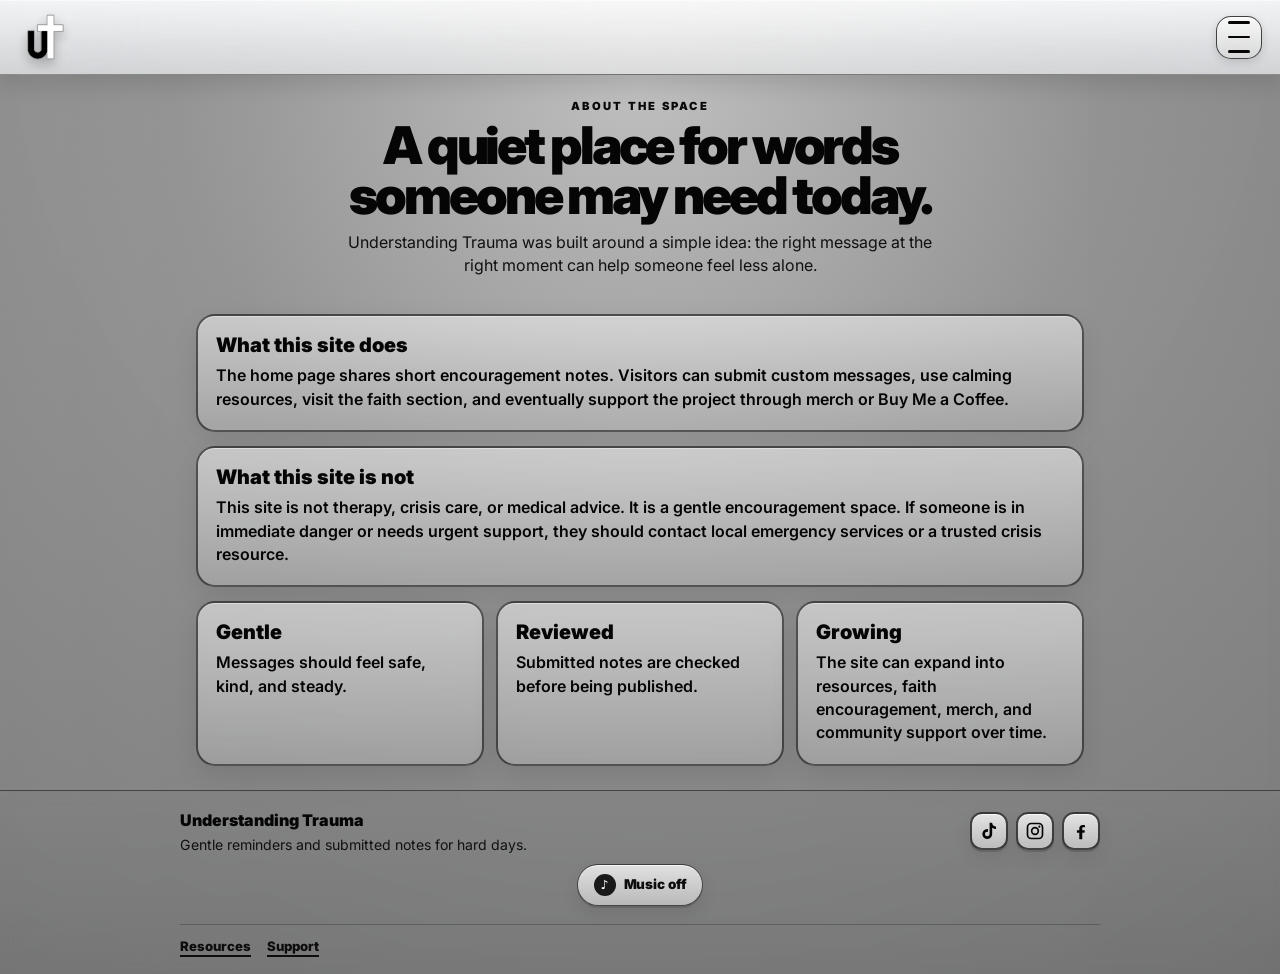
==== about/index.html @ 3c503b97 "Add files via upload" ====
<!doctype html>
<html lang="en">
<head>
<meta charset="utf-8">
<meta name="viewport" content="width=device-width, initial-scale=1, viewport-fit=cover">
<meta name="theme-color" content="#8b8b8b">
<link rel="preconnect" href="https://fonts.googleapis.com">
<link rel="preconnect" href="https://fonts.gstatic.com" crossorigin>
<link href="https://fonts.googleapis.com/css2?family=Inter:wght@400;500;600;700;800;900&family=Kalam:wght@400;700&display=swap" rel="stylesheet">
<link rel="stylesheet" href="/assets/css/styles.css?v=20">
<title>About | Understanding Trauma</title>
<meta name="description" content="Learn more about Understanding Trauma and the purpose behind A Note For You.">

</head>
<body class="interior-body">
<a class="skip-link" href="#main">Skip to main content</a>
<div class="app-shell">
<header class="site-topbar">
<a class="top-logo" href="/" aria-label="Understanding Trauma home">
<img src="/assets/images/ut-logo-transparent.png" alt="Understanding Trauma logo">
</a>
<button class="menu-toggle" id="menuToggle" type="button" aria-label="Open navigation menu" aria-expanded="false" aria-controls="siteMenu">
<span></span><span></span><span></span>
</button>
<nav class="site-menu" id="siteMenu" aria-label="Site navigation">
<div class="menu-card">
<div class="menu-head">
<span>Understanding Trauma</span>
<button class="menu-close" id="menuClose" type="button" aria-label="Close navigation menu">×</button>
</div>
<a href="/">Notes</a>
<a href="/user_messages/">Submit</a>
<a href="/resources/">Resources</a>
<a href="/destress/">Destress</a>
<a href="/faith/">Faith</a>
<a href="/store/">Store</a>
<a href="/support/">Support</a>
<a href="/about/" class="is-active">About</a>
<a href="/admin/">Admin</a>
</div>
</nav>
</header>
<main class="interior-main content-main" id="main">

<section class="page-hero reveal">
<p class="micro-label">About the space</p>
<h1>A quiet place for words someone may need today.</h1>
<p class="hero-lede">Understanding Trauma was built around a simple idea: the right message at the right moment can help someone feel less alone.</p>
</section>
<section class="content-card reveal reveal-delay">
<h2>What this site does</h2>
<p>The home page shares short encouragement notes. Visitors can submit custom messages, use calming resources, visit the faith section, and eventually support the project through merch or Buy Me a Coffee.</p>
</section>
<section class="content-card">
<h2>What this site is not</h2>
<p>This site is not therapy, crisis care, or medical advice. It is a gentle encouragement space. If someone is in immediate danger or needs urgent support, they should contact local emergency services or a trusted crisis resource.</p>
</section>
<section class="content-grid">
<article class="content-card small-card"><h2>Gentle</h2><p>Messages should feel safe, kind, and steady.</p></article>
<article class="content-card small-card"><h2>Reviewed</h2><p>Submitted notes are checked before being published.</p></article>
<article class="content-card small-card"><h2>Growing</h2><p>The site can expand into resources, faith encouragement, merch, and community support over time.</p></article>
</section>

</main>
<footer class="site-footer clean-footer">
<div class="footer-main">
<div>
<p class="footer-brand">Understanding Trauma</p>
<p class="footer-note">Gentle reminders and submitted notes for hard days.</p>
</div>
<div class="footer-socials" aria-label="Social links">
<a href="https://www.tiktok.com/@understandingtrauma?is_from_webapp=1&amp;sender_device=pc" rel="noopener" target="_blank" aria-label="TikTok"><svg viewBox="0 0 24 24" aria-hidden="true"><path d="M19.59 6.69a4.83 4.83 0 0 1-3.77-4.27V2h-3.12v13.58a2.8 2.8 0 1 1-2.8-2.8c.31 0 .61.05.89.14V9.75a5.94 5.94 0 0 0-.89-.07A5.92 5.92 0 1 0 15.82 15V8.13a7.9 7.9 0 0 0 4.65 1.52V6.69h-.88Z" fill="currentColor"/></svg></a>
<a href="https://www.instagram.com/under_standingtrauma/" rel="noopener" target="_blank" aria-label="Instagram"><svg viewBox="0 0 24 24" aria-hidden="true"><path d="M7.5 2h9A5.5 5.5 0 0 1 22 7.5v9a5.5 5.5 0 0 1-5.5 5.5h-9A5.5 5.5 0 0 1 2 16.5v-9A5.5 5.5 0 0 1 7.5 2Zm0 2A3.5 3.5 0 0 0 4 7.5v9A3.5 3.5 0 0 0 7.5 20h9a3.5 3.5 0 0 0 3.5-3.5v-9A3.5 3.5 0 0 0 16.5 4h-9Zm9.75 1.5a1.25 1.25 0 1 1 0 2.5 1.25 1.25 0 0 1 0-2.5ZM12 7a5 5 0 1 1 0 10 5 5 0 0 1 0-10Zm0 2a3 3 0 1 0 0 6 3 3 0 0 0 0-6Z" fill="currentColor"/></svg></a>
<a href="https://www.facebook.com/profile.php?id=61576005540842" rel="noopener" target="_blank" aria-label="Facebook"><svg viewBox="0 0 24 24" aria-hidden="true"><path d="M13.5 22v-8h2.67l.4-3h-3.07V9.09c0-.87.25-1.46 1.49-1.46H16.7V4.95c-.3-.04-1.33-.13-2.53-.13-2.5 0-4.22 1.53-4.22 4.34V11H7.1v3h2.85v8h3.55Z" fill="currentColor"/></svg></a>
</div>
</div>
<div class="footer-music-row">
<button class="footer-music-button" id="footerMusicButton" type="button" aria-pressed="false">
<span class="footer-music-icon" aria-hidden="true">♪</span>
<span class="footer-music-label">Music off</span>
</button>
<audio id="siteAudio" src="/assets/audio/relaxing-music.mp3" preload="none" loop></audio>
</div>
<div class="footer-links">
<a href="/resources/">Resources</a>
<a href="/support/">Support</a>
</div>
</footer>
</div>
<script src="/assets/js/nav.js?v=20" defer></script>
<script src="/assets/js/app.js?v=20" defer></script>
<script src="/assets/js/faith.js?v=20" defer></script>
<script src="/assets/js/support.js?v=20" defer></script>
<script src="/assets/js/submit.js?v=20" defer></script>
<script src="/assets/js/store.js?v=20" defer></script>
<script src="/assets/js/destress.js?v=20" defer></script>
<script src="/assets/js/music.js?v=20" defer></script>
</body>
</html>
---- assets/css/styles.css ----
:root{
--page:#e8edf2;
--shell:#8e8e8e;
--shell-top:#a2a2a2;
--shell-bottom:#7f7f7f;
--ink:#050505;
--muted:#2a2a2a;
--line:#050505;
--panel:#d8d8d8;
--panel2:#eeeeee;
--paper:#f7f7f2;
--paper2:#e9e8e1;
--shadow:0 18px 45px rgba(0,0,0,.16);
--shadow2:0 8px 18px rgba(0,0,0,.13);
--font-sans:Inter,system-ui,-apple-system,BlinkMacSystemFont,"Segoe UI",sans-serif;
--font-note:Kalam,"Comic Sans MS",cursive;
}
*{box-sizing:border-box}
html{scroll-behavior:smooth}
body{margin:0;background:var(--page);color:var(--ink);font-family:var(--font-sans);line-height:1.45}
a{color:inherit;text-decoration:none}
button,input,textarea{font:inherit;color:inherit}
button,a{touch-action:manipulation}
img,svg{display:block}
.skip-link{position:absolute;left:1rem;top:-5rem;background:#000;color:#fff;padding:.65rem 1rem;border-radius:999px;z-index:999}
.skip-link:focus{top:1rem}
.home-body,.interior-body,.admin-body{min-height:100svh;padding:7px;background:linear-gradient(180deg,#f4f6f8,#e3e8ed)}
.app-shell{position:relative;width:min(100%,470px);min-height:calc(100svh - 14px);margin:0 auto;overflow:hidden;border-radius:14px;background:linear-gradient(180deg,var(--shell-top),var(--shell) 24%,var(--shell-bottom));box-shadow:0 0 0 1px rgba(255,255,255,.75),0 20px 60px rgba(0,0,0,.15);display:flex;flex-direction:column}
.app-shell::before{content:"";position:absolute;inset:0;background:repeating-linear-gradient(0deg,rgba(255,255,255,.035) 0 1px,transparent 1px 5px),linear-gradient(90deg,rgba(255,255,255,.10),transparent 18%,transparent 82%,rgba(0,0,0,.055));pointer-events:none;mix-blend-mode:soft-light}
.site-topbar{position:relative;z-index:20;display:flex;align-items:center;justify-content:space-between;min-height:84px;padding:13px 19px;border-bottom:3px solid var(--line);box-shadow:0 7px 14px rgba(0,0,0,.13)}
.top-logo{display:grid;place-items:center;width:64px;height:64px}
.top-logo img{width:64px;height:64px;object-fit:contain;filter:drop-shadow(0 6px 6px rgba(0,0,0,.32)) drop-shadow(0 0 10px rgba(255,255,255,.32))}
.menu-toggle,.menu-close{display:grid;place-items:center;border:2px solid var(--line);background:linear-gradient(180deg,#f5f5f5,#d8d8d8);color:#000;cursor:pointer;box-shadow:0 2px 0 rgba(0,0,0,.18)}
.menu-toggle{width:48px;height:44px;border-radius:14px;gap:4px}
.menu-toggle span{display:block;width:22px;height:3px;border-radius:99px;background:#050505}
.menu-close{width:38px;height:38px;border-radius:12px;font-size:1.35rem;font-weight:900}
.site-menu{position:fixed;inset:0;z-index:100;background:rgba(0,0,0,.45);display:none;align-items:flex-start;justify-content:center;padding:18px}
.site-menu.is-open{display:flex}
.menu-card{width:min(100%,360px);margin-top:10px;border:2px solid #000;border-radius:20px;background:linear-gradient(180deg,#f3f3f3,#d1d1d1);box-shadow:0 24px 70px rgba(0,0,0,.35);overflow:hidden}
.menu-head{display:flex;align-items:center;justify-content:space-between;padding:15px;border-bottom:2px solid #000}
.menu-head span{font-size:.74rem;text-transform:uppercase;letter-spacing:.18em;font-weight:900}
.menu-card a{display:flex;align-items:center;justify-content:space-between;min-height:54px;padding:0 17px;border-bottom:1px solid rgba(0,0,0,.20);font-weight:850;font-size:1rem}
.menu-card a::after{content:"→";font-weight:900}
.menu-card a:last-child{border-bottom:0}
.menu-card a.is-active{background:rgba(255,255,255,.52)}
.menu-open{overflow:hidden}
.main-home,.interior-main{position:relative;z-index:1;flex:1;padding:24px 20px}
.main-home{display:grid;gap:18px;align-content:start}
.note-section{display:grid;gap:16px;justify-items:center}
.section-label{display:grid;grid-template-columns:1fr auto 1fr;align-items:center;gap:10px;width:100%;max-width:330px}
.section-label span{height:1px;background:linear-gradient(90deg,transparent,#171717,transparent);opacity:.32}
.section-label p,.micro-label,.panel-label{margin:0;text-transform:uppercase;letter-spacing:.20em;font-weight:900;font-size:.70rem;color:#0a0a0a}
.note-wrap{width:100%;display:grid;place-items:center;padding:6px 0}
.note-paper{position:relative;width:min(318px,88vw);min-height:220px;padding:44px 24px 35px;display:grid;align-content:center;text-align:center;background:linear-gradient(145deg,var(--paper),var(--paper2));box-shadow:0 18px 34px rgba(0,0,0,.18),0 1px 0 rgba(255,255,255,.65) inset;clip-path:polygon(0% 8%,6% 5%,12% 7%,18% 5%,24% 7%,30% 5%,36% 7%,42% 5%,48% 7%,54% 5%,60% 7%,66% 5%,72% 7%,78% 5%,84% 7%,90% 5%,100% 7%,98% 20%,100% 34%,98% 48%,100% 62%,98% 76%,100% 93%,92% 91%,84% 94%,76% 91%,68% 94%,60% 91%,52% 94%,44% 91%,36% 94%,28% 91%,20% 94%,12% 91%,4% 94%,0% 91%,2% 77%,0% 63%,2% 49%,0% 35%,2% 21%)}
.note-paper::before{content:"";position:absolute;inset:0;background:repeating-linear-gradient(2deg,rgba(255,255,255,.14) 0 1px,rgba(0,0,0,.012) 1px 3px);opacity:.5;pointer-events:none}
.note-kicker,.note-message,.note-helper{position:relative;z-index:1}
.note-kicker{margin:0 auto 9px;max-width:250px;font-family:var(--font-note);font-size:1.08rem;font-weight:700;line-height:1.18}
.note-message{margin:0 auto;max-width:252px;font-family:var(--font-note);font-weight:700;font-size:1.38rem;line-height:1.23;letter-spacing:-.02em;transition:opacity .18s ease,transform .18s ease}
.note-message.is-changing{opacity:.25;transform:scale(.982)}
.note-helper{margin:9px 0 0;font-family:var(--font-note);font-weight:700;font-size:.74rem;color:#474747}
.action-panel{width:min(100%,340px);display:grid;gap:10px;padding:12px;border:1.5px solid rgba(0,0,0,.55);border-radius:18px;background:rgba(255,255,255,.10);box-shadow:inset 0 1px 0 rgba(255,255,255,.22),0 8px 18px rgba(0,0,0,.10)}
.control-button{display:flex;align-items:center;justify-content:center;gap:9px;min-height:45px;width:100%;padding:9px 15px;border:2px solid var(--line);border-radius:13px;background:linear-gradient(180deg,#f8f8f8,#dcdcdc);color:#000;font-weight:850;letter-spacing:-.01em;cursor:pointer;box-shadow:0 1px 0 rgba(255,255,255,.88) inset,0 3px 0 rgba(0,0,0,.18),0 7px 14px rgba(0,0,0,.08);transition:transform .18s ease,background .18s ease,box-shadow .18s ease}
.control-button:hover{background:linear-gradient(180deg,#fff,#e4e4e4);transform:translateY(-1px)}
.control-button:active{transform:translateY(2px);box-shadow:0 1px 0 rgba(255,255,255,.88) inset,0 1px 0 rgba(0,0,0,.18)}
.control-icon{display:grid;place-items:center;width:22px;height:22px;border-radius:999px;background:#080808;color:#fff;font-weight:900;font-size:.9rem;line-height:1}
.review-note{margin:0 auto;text-align:center;font-size:.76rem;font-weight:650;line-height:1.25;color:#171717}
.home-cards{display:grid;gap:11px;width:min(100%,340px);margin:0 auto}
.mini-card{display:grid;gap:4px;padding:14px;border:1.5px solid rgba(0,0,0,.50);border-radius:17px;background:rgba(255,255,255,.12);box-shadow:inset 0 1px 0 rgba(255,255,255,.18)}
.mini-card span{font-size:.72rem;text-transform:uppercase;letter-spacing:.18em;font-weight:900}
.mini-card strong{font-size:1.02rem;line-height:1.2}
.music-card{grid-template-columns:1fr}
.music-toggle{display:flex;align-items:center;justify-content:center;gap:9px;min-height:42px;border:2px solid #000;border-radius:13px;background:linear-gradient(180deg,#f8f8f8,#dcdcdc);font-weight:850;cursor:pointer;box-shadow:0 3px 0 rgba(0,0,0,.16)}
.music-dot{width:10px;height:10px;border-radius:999px;background:#0a0a0a;box-shadow:0 0 0 4px rgba(0,0,0,.08)}
.music-toggle[aria-pressed="true"] .music-dot{background:#fff;box-shadow:0 0 0 4px rgba(0,0,0,.35),0 0 12px rgba(255,255,255,.8)}
.clean-footer{position:relative;z-index:2;display:block;padding:18px 20px;border-top:3px solid #050505;background:rgba(120,120,120,.42)}
.footer-main{display:flex;align-items:center;justify-content:space-between;gap:14px}
.footer-brand{margin:0 0 4px;font-size:1rem;font-weight:900}
.footer-note{margin:0;font-size:.88rem;line-height:1.28;color:#111}
.footer-socials{display:flex;gap:8px;flex-shrink:0}
.footer-socials a{display:grid;place-items:center;width:38px;height:38px;border:2px solid #000;border-radius:12px;background:linear-gradient(180deg,#f1f1f1,#d8d8d8);box-shadow:0 2px 0 rgba(0,0,0,.16)}
.footer-socials svg{width:20px;height:20px}
.footer-links{display:flex;flex-wrap:wrap;gap:8px 13px;margin-top:14px;padding-top:12px;border-top:1px solid rgba(0,0,0,.25)}
.footer-links a{font-size:.82rem;font-weight:850;text-decoration:underline;text-decoration-thickness:2px;text-underline-offset:4px}
.page-hero,.content-hero{text-align:center;max-width:690px;margin:0 auto 22px}
h1,h2,p{margin-top:0}
h1{margin:7px auto 10px;font-size:clamp(2rem,9.4vw,3.25rem);line-height:.96;letter-spacing:-.06em;font-weight:900;text-wrap:balance}
.hero-lede{max-width:600px;margin:0 auto;color:#111;font-size:1rem;line-height:1.45}
.form-layout{display:grid;gap:14px;max-width:760px;margin:0 auto}
.message-form,.submit-tips,.admin-panel,.review-card,.not-found-card,.content-card{border:2px solid #000;border-radius:19px;background:linear-gradient(180deg,rgba(238,238,238,.93),rgba(212,212,212,.93));box-shadow:var(--shadow2)}
.message-form,.submit-tips,.admin-panel,.content-card{padding:18px}
.message-form label,.token-form label,.login-form label{display:block;margin-bottom:6px;font-weight:850}
.field-help{margin:0 0 12px;color:#1d1d1d;font-size:.93rem;line-height:1.35}
textarea,input{width:100%;border:2px solid #000;border-radius:13px;background:#f4f4f4;padding:12px;outline:none}
textarea{min-height:170px;resize:vertical}
textarea:focus,input:focus{background:#fff;box-shadow:0 0 0 4px rgba(255,255,255,.36)}
.form-row{margin:14px 0}
.small-field span{font-weight:600;color:#333}
.check-row{display:flex!important;gap:11px;align-items:flex-start;margin:12px 0 17px!important;color:#111;font-weight:700!important;line-height:1.32}
.check-row input{width:24px;height:24px;margin-top:2px;accent-color:#000;flex:0 0 auto}
.form-status,.admin-status{min-height:1.4rem;margin:12px 0 0;font-weight:850}
.submit-tips ul{margin:10px 0 0;padding-left:18px;color:#111}
.submit-tips li{line-height:1.34}
.submit-tips li+li{margin-top:7px}
.content-main{display:grid;gap:14px}
.content-card h2{margin:0 0 8px;font-size:1.25rem;line-height:1.1;font-weight:900}
.content-card p{margin:0;font-weight:600;line-height:1.46}
.content-grid{display:grid;gap:12px}
.important-card{background:linear-gradient(180deg,#f5f5f5,#d3d3d3)}
.admin-panel{max-width:790px;margin:0 auto}
.hero-lede-admin{max-width:650px}
.login-form{display:grid;gap:10px;margin-top:18px}
.is-hidden{display:none!important}
.admin-panel-top{display:flex;align-items:flex-start;justify-content:space-between;gap:14px}
.small-logout,.mini-link{min-height:36px;padding:7px 12px;border:2px solid #000;border-radius:999px;background:linear-gradient(180deg,#f2f2f2,#d8d8d8);font-weight:850;cursor:pointer;box-shadow:0 2px 0 rgba(0,0,0,.15)}
.portal-grid{display:grid;gap:12px;margin-top:18px}
.portal-card{display:grid;grid-template-columns:auto 1fr auto;align-items:center;gap:12px;padding:14px;border:2px solid #000;border-radius:16px;background:linear-gradient(180deg,#f1f1f1,#d5d5d5);box-shadow:0 1px 0 rgba(255,255,255,.75) inset,0 3px 0 rgba(0,0,0,.16)}
.portal-card-icon{display:grid;place-items:center;width:36px;height:36px;border-radius:999px;background:#070707;color:#fff;font-weight:900}
.portal-card-text{display:grid;gap:2px}
.portal-card-text strong{font-size:1rem;line-height:1.1}
.portal-card-text small{font-size:.82rem;line-height:1.25;color:#242424;font-weight:650}
.portal-card-arrow{font-weight:900}
.review-toolbar{display:flex;align-items:center;justify-content:space-between;gap:10px;margin:16px 0 2px}
.message-list{display:grid;gap:12px;margin-top:14px}
.review-card{padding:14px;background:#efefef}
.review-card p{margin-bottom:8px;font-weight:650}
.review-meta{font-size:.85rem;color:#222;font-weight:800}
.review-actions{display:flex;gap:8px;flex-wrap:wrap;margin-top:10px}
.review-actions .control-button{width:auto;min-height:40px;padding:8px 12px;border-radius:10px}
.review-actions button[data-action="reject"]{background:linear-gradient(180deg,#4c4c4c,#292929);color:#fff}
.review-actions button[data-action="reject"] .control-icon{background:#fff;color:#000}
.empty-state{display:grid;gap:4px;padding:18px;border:2px dashed #000;border-radius:16px;background:rgba(255,255,255,.35);text-align:center}
.not-found{min-height:100svh;display:grid;place-content:center;text-align:center;background:var(--page);padding:18px}
.not-found-card{width:min(620px,100%);padding:26px;background:var(--shell)}
.not-found-card img{width:84px;height:84px;object-fit:contain;margin:0 auto 18px}
.not-found-card .control-button{width:auto;display:inline-flex;margin:0 auto}
.reveal{animation:rise .45s ease both}.reveal-delay{animation-delay:.06s}
@keyframes rise{from{opacity:0;transform:translateY(10px)}to{opacity:1;transform:translateY(0)}}
@media (min-width:760px){
.app-shell{width:min(100%,920px)}
.main-home{align-content:start}
.content-grid{grid-template-columns:repeat(3,1fr)}
.form-layout{grid-template-columns:minmax(0,1fr) 270px}
}
@media (max-width:390px){
.home-body,.interior-body,.admin-body{padding:5px}
.app-shell{min-height:calc(100svh - 10px)}
.site-topbar{min-height:78px;padding:10px 16px}
.top-logo,.top-logo img{width:58px;height:58px}
.menu-toggle{width:46px;height:42px}
.main-home,.interior-main{padding:20px 18px}
.note-paper{width:min(302px,88vw);min-height:210px;padding:40px 21px 32px}
.note-kicker{font-size:1.02rem}
.note-message{font-size:1.26rem}
.control-button{font-size:.96rem}
.footer-main{align-items:flex-start;flex-direction:column}
}
@media (max-height:735px){
.site-topbar{min-height:76px}
.top-logo,.top-logo img{width:56px;height:56px}
.main-home{gap:14px;padding-top:18px}
.note-paper{min-height:200px;padding-top:38px;padding-bottom:30px}
.note-message{font-size:1.22rem}
}
@media (prefers-reduced-motion:reduce){
*,*::before,*::after{animation-duration:.01ms!important;animation-iteration-count:1!important;scroll-behavior:auto!important;transition:none!important}
}

/* v7 expansion: support, destress, faith, store, product admin */
.two-col{grid-template-columns:1fr}
.resource-actions{margin:0 auto;width:min(100%,520px)}
.support-card .control-button{margin-top:14px}
.fine-print{margin:10px 0 0!important;font-size:.82rem;color:#2c2c2c}
.destress-card{border:2px solid #000;border-radius:20px;background:linear-gradient(180deg,rgba(238,238,238,.94),rgba(212,212,212,.94));box-shadow:var(--shadow2);padding:20px;text-align:center;display:grid;gap:16px}
.breathing-orb{width:150px;height:150px;border:2px solid #000;border-radius:999px;margin:0 auto;background:radial-gradient(circle,#f6f6f6,#bdbdbd);box-shadow:0 12px 24px rgba(0,0,0,.18),inset 0 0 18px rgba(255,255,255,.5);display:grid;place-items:center;transition:transform 4s ease,box-shadow 4s ease}
.breathing-orb span{width:20px;height:20px;border-radius:999px;background:#050505}
.breathing-orb.inhale{transform:scale(1.18)}
.breathing-orb.hold{transform:scale(1.18);box-shadow:0 14px 30px rgba(0,0,0,.22),inset 0 0 24px rgba(255,255,255,.7)}
.breathing-orb.exhale{transform:scale(.88);transition-duration:6s}
.breathing-orb.rest{transform:scale(1);transition-duration:2s}
.breathing-text{font-size:1.15rem;font-weight:850;margin:0}
.destress-actions{display:grid;gap:10px}
.faith-card p{font-family:var(--font-note);font-size:1.25rem;font-weight:700}
.store-toolbar{display:flex;align-items:center;justify-content:space-between;gap:10px;margin-bottom:4px}
.store-grid{display:grid;gap:14px}
.store-empty{text-align:center}
.store-card{border:2px solid #000;border-radius:20px;background:linear-gradient(180deg,rgba(238,238,238,.94),rgba(212,212,212,.94));box-shadow:var(--shadow2);overflow:hidden}
.store-card img{width:100%;aspect-ratio:4/3;object-fit:cover;border-bottom:2px solid #000}
.store-placeholder{aspect-ratio:4/3;display:grid;place-items:center;border-bottom:2px solid #000;background:linear-gradient(135deg,#bdbdbd,#eeeeee)}
.store-placeholder span{font-size:2rem;font-weight:900;letter-spacing:-.08em}
.store-card-body{padding:16px;display:grid;gap:10px}
.store-card-body h2{margin:0;font-size:1.25rem}
.store-card-body p{margin:0;font-weight:650}
.store-card-body strong{font-size:1.1rem}
.store-card .control-button[disabled]{opacity:.72;cursor:not-allowed}
.product-form{display:grid;gap:10px;margin:18px 0;padding:16px;border:2px solid #000;border-radius:18px;background:rgba(255,255,255,.20)}
.product-form label{font-weight:850}
.product-form textarea{min-height:110px}
.product-form select{width:100%;border:2px solid #000;border-radius:13px;background:#f4f4f4;padding:12px;font:inherit;font-weight:700}
.product-form-grid{display:grid;grid-template-columns:1fr 1fr;gap:10px}
.product-actions{display:grid;gap:10px}
.product-admin-list{display:grid;gap:12px;margin-top:14px}
.admin-product-card{display:grid;gap:12px;border:2px solid #000;border-radius:16px;background:linear-gradient(180deg,#f1f1f1,#d5d5d5);box-shadow:var(--shadow2);padding:14px}
.admin-product-card h2{margin:0 0 5px;font-size:1.15rem}
.admin-product-card p{margin:0 0 8px;font-weight:650}
.admin-product-card strong{display:inline-flex;margin-left:8px}
.product-badge{display:inline-flex;align-items:center;min-height:26px;padding:3px 9px;border:2px solid #000;border-radius:999px;font-size:.78rem;font-weight:900;text-transform:uppercase;letter-spacing:.08em;background:#efefef}
.admin-product-actions{display:flex;gap:8px;flex-wrap:wrap}
.support-mini{background:linear-gradient(180deg,rgba(255,255,255,.26),rgba(0,0,0,.045))}
@media (min-width:760px){
.two-col{grid-template-columns:1fr 1fr}
.destress-actions,.product-actions{grid-template-columns:1fr 1fr}
.store-grid{grid-template-columns:repeat(2,1fr)}
.admin-product-card{grid-template-columns:1fr auto;align-items:center}
}
@media (max-width:390px){
.breathing-orb{width:130px;height:130px}
.product-form-grid{grid-template-columns:1fr}
}

/* v8 friendly Square support page */
.support-main{gap:16px}
.support-hero{text-align:center;max-width:690px;margin:0 auto 4px}
.support-hero h1{font-family:var(--font-note);font-size:clamp(2.45rem,11vw,4.2rem);letter-spacing:-.06em;line-height:.92;margin-bottom:12px}
.support-note-card{width:min(100%,520px);margin:0 auto;padding:18px 20px;border:2px solid #000;border-radius:22px;background:linear-gradient(145deg,var(--paper,#f7f7f2),var(--paper2,#e9e8e1));box-shadow:var(--shadow2,0 8px 18px rgba(0,0,0,.13));text-align:center}
.support-script{font-family:var(--font-note);font-size:1.28rem;font-weight:700;line-height:1.25;margin:0}
.support-options{display:grid;gap:12px;width:min(100%,560px);margin:0 auto}
.support-option{display:grid;grid-template-columns:1fr auto;align-items:center;gap:14px;padding:16px;border:2px solid #000;border-radius:22px;background:linear-gradient(180deg,rgba(238,238,238,.94),rgba(212,212,212,.94));box-shadow:var(--shadow2,0 8px 18px rgba(0,0,0,.13))}
.support-option h2{margin:3px 0 6px;font-size:1.25rem;letter-spacing:-.03em;font-weight:900}
.support-option p{margin:0;font-size:.93rem;font-weight:650;line-height:1.33}
.support-eyebrow{margin:0!important;text-transform:uppercase;letter-spacing:.16em;font-size:.68rem!important;font-weight:900!important;color:#262626}
.featured-support{background:linear-gradient(180deg,#f4f4f4,#cccccc)}
.support-button{display:grid;place-items:center;width:82px;height:82px;border:2px solid #000;border-radius:20px;background:linear-gradient(180deg,#fbfbfb,#d8d8d8);box-shadow:0 1px 0 rgba(255,255,255,.85) inset,0 4px 0 rgba(0,0,0,.17);text-align:center}
.support-button span{font-size:1.18rem;font-weight:900;line-height:1}
.support-button strong{font-size:.78rem;text-transform:uppercase;letter-spacing:.08em}
.support-status{min-height:1.4rem;width:min(100%,520px);margin:0 auto;text-align:center;font-weight:850}
.support-impact{margin-top:2px}
@media (max-width:390px){
.support-option{grid-template-columns:1fr;justify-items:start}
.support-button{width:100%;height:54px;grid-template-columns:auto auto;gap:9px;border-radius:16px}
.support-button span{font-size:1rem}
.support-hero h1{font-size:2.6rem}
}

/* v9 calmer homepage redesign */
.calm-main-home{gap:16px;padding-top:24px;padding-bottom:18px}
.calm-note-section{gap:15px}
.calm-note-paper{min-height:214px}
.calm-action-panel{width:min(100%,340px);padding:12px;gap:10px}
.calm-strip{width:min(100%,340px);margin:0 auto;display:flex;flex-wrap:wrap;align-items:center;justify-content:center;gap:8px 10px;padding:10px 12px;border:1.5px solid rgba(0,0,0,.42);border-radius:999px;background:rgba(255,255,255,.13);box-shadow:inset 0 1px 0 rgba(255,255,255,.18)}
.calm-strip-link{display:inline-flex;align-items:center;gap:7px;border:0;background:transparent;padding:4px 0;font:inherit;font-size:.84rem;font-weight:850;text-decoration:underline;text-decoration-thickness:2px;text-underline-offset:4px;cursor:pointer;color:#060606}
.music-inline-button{text-decoration:none}
.music-inline-button .music-label{text-decoration:underline;text-decoration-thickness:2px;text-underline-offset:4px}
.quiet-explore{width:min(100%,340px);margin:0 auto;padding:15px;border:1.5px solid rgba(0,0,0,.42);border-radius:18px;background:rgba(255,255,255,.105);box-shadow:inset 0 1px 0 rgba(255,255,255,.16)}
.quiet-eyebrow{margin:0 0 10px;text-align:center;text-transform:uppercase;letter-spacing:.16em;font-size:.68rem;font-weight:900;color:#151515}
.quiet-link-grid{display:grid;grid-template-columns:1fr 1fr;gap:8px 10px}
.quiet-link-grid a{min-height:38px;display:flex;align-items:center;justify-content:center;text-align:center;padding:8px 9px;border:1.5px solid rgba(0,0,0,.52);border-radius:12px;background:rgba(255,255,255,.14);font-size:.82rem;font-weight:850;line-height:1.15}
.calm-footer .footer-links{justify-content:flex-start}
.calm-footer .footer-links a{font-size:.84rem}
.clean-footer .footer-links{gap:8px 16px}
@media (min-width:760px){
.calm-main-home{align-content:start}
.quiet-link-grid{grid-template-columns:repeat(4,1fr)}
.quiet-explore{width:min(100%,560px)}
}
@media (max-width:390px){
.calm-main-home{gap:14px}
.calm-strip{border-radius:18px}
.quiet-link-grid{grid-template-columns:1fr 1fr}
.quiet-link-grid a{font-size:.78rem}
}
@media (max-height:735px){
.calm-main-home{gap:12px;padding-top:18px}
.calm-note-paper{min-height:198px}
.quiet-explore{padding:12px}
}

/* v10 sleek style upgrade: sticky glass header + softer premium UI */
html{scroll-padding-top:98px}
.home-body,.interior-body,.admin-body{
background:
radial-gradient(circle at 50% 0%,rgba(255,255,255,.85),rgba(238,241,244,.78) 32%,rgba(222,228,234,.95) 100%);
}
.app-shell,.calm-app-shell{
overflow:visible!important;
background:
radial-gradient(circle at 50% 0%,rgba(190,190,190,.95),rgba(143,143,143,.96) 38%,rgba(118,118,118,.96) 100%);
box-shadow:
0 1px 0 rgba(255,255,255,.85) inset,
0 22px 70px rgba(0,0,0,.16);
}
.app-shell::before{
opacity:.55;
background:
repeating-linear-gradient(0deg,rgba(255,255,255,.026) 0 1px,transparent 1px 6px),
linear-gradient(90deg,rgba(255,255,255,.12),transparent 22%,transparent 78%,rgba(0,0,0,.045));
}
.site-topbar{
position:sticky!important;
top:max(8px,env(safe-area-inset-top))!important;
z-index:80!important;
min-height:70px!important;
margin:10px 12px 0!important;
padding:8px 14px!important;
border:1px solid rgba(0,0,0,.28)!important;
border-bottom:1px solid rgba(0,0,0,.28)!important;
border-radius:22px!important;
background:
linear-gradient(180deg,rgba(245,245,245,.70),rgba(188,188,188,.40))!important;
-webkit-backdrop-filter:blur(18px) saturate(1.18);
backdrop-filter:blur(18px) saturate(1.18);
box-shadow:
0 1px 0 rgba(255,255,255,.60) inset,
0 12px 32px rgba(0,0,0,.15)!important;
}
.site-topbar::after{
content:"";
position:absolute;
left:16px;
right:16px;
bottom:-11px;
height:1px;
background:linear-gradient(90deg,transparent,rgba(0,0,0,.45),transparent);
opacity:.65;
pointer-events:none;
}
.top-logo,.top-logo img{
width:54px!important;
height:54px!important;
}
.top-logo img{
filter:drop-shadow(0 5px 6px rgba(0,0,0,.28)) drop-shadow(0 0 10px rgba(255,255,255,.38))!important;
}
.menu-toggle{
width:46px!important;
height:43px!important;
border-radius:16px!important;
border:1.75px solid rgba(0,0,0,.72)!important;
background:linear-gradient(180deg,rgba(255,255,255,.72),rgba(216,216,216,.58))!important;
-webkit-backdrop-filter:blur(12px);
backdrop-filter:blur(12px);
box-shadow:0 1px 0 rgba(255,255,255,.75) inset,0 3px 10px rgba(0,0,0,.14)!important;
}
.menu-toggle span{
height:2.5px!important;
width:22px!important;
}
.site-menu{
align-items:flex-start!important;
justify-content:flex-end!important;
padding:calc(env(safe-area-inset-top) + 12px) 12px 12px!important;
background:rgba(0,0,0,.34)!important;
-webkit-backdrop-filter:blur(8px);
backdrop-filter:blur(8px);
}
.menu-card{
width:min(88vw,335px)!important;
margin-top:8px!important;
border:1px solid rgba(0,0,0,.30)!important;
border-radius:26px!important;
background:linear-gradient(180deg,rgba(245,245,245,.88),rgba(211,211,211,.80))!important;
-webkit-backdrop-filter:blur(18px) saturate(1.1);
backdrop-filter:blur(18px) saturate(1.1);
box-shadow:0 26px 80px rgba(0,0,0,.32)!important;
}
.menu-head{
padding:14px 15px!important;
border-bottom:1px solid rgba(0,0,0,.20)!important;
}
.menu-close{
border:1.5px solid rgba(0,0,0,.72)!important;
background:rgba(255,255,255,.56)!important;
box-shadow:0 2px 10px rgba(0,0,0,.12)!important;
}
.menu-card a{
min-height:50px!important;
border-bottom:1px solid rgba(0,0,0,.13)!important;
font-weight:820!important;
}
.menu-card a.is-active{
background:rgba(255,255,255,.48)!important;
}
.main-home,.interior-main{
padding-top:26px!important;
}
.note-paper{
box-shadow:
0 18px 40px rgba(0,0,0,.13),
0 1px 0 rgba(255,255,255,.70) inset!important;
}
.action-panel,.calm-action-panel,.quiet-explore,.message-form,.submit-tips,.admin-panel,.content-card,.destress-card,.support-option,.support-note-card,.store-card{
border-color:rgba(0,0,0,.58)!important;
background:linear-gradient(180deg,rgba(246,246,246,.55),rgba(205,205,205,.33))!important;
-webkit-backdrop-filter:blur(10px);
backdrop-filter:blur(10px);
box-shadow:
0 1px 0 rgba(255,255,255,.40) inset,
0 10px 26px rgba(0,0,0,.10)!important;
}
.control-button,.music-toggle,.support-button,.mini-link,.small-logout,.portal-card,.footer-socials a,.quiet-link-grid a{
border-color:rgba(0,0,0,.70)!important;
background:linear-gradient(180deg,rgba(255,255,255,.78),rgba(223,223,223,.64))!important;
box-shadow:
0 1px 0 rgba(255,255,255,.74) inset,
0 2px 0 rgba(0,0,0,.15),
0 8px 18px rgba(0,0,0,.08)!important;
}
.control-button{
border-radius:14px!important;
min-height:44px!important;
}
.control-icon{
box-shadow:0 2px 8px rgba(0,0,0,.16);
}
.calm-strip{
background:linear-gradient(180deg,rgba(245,245,245,.32),rgba(180,180,180,.18))!important;
-webkit-backdrop-filter:blur(12px);
backdrop-filter:blur(12px);
}
.quiet-explore{
border-radius:22px!important;
}
.quiet-link-grid a{
border-width:1px!important;
border-radius:14px!important;
background:rgba(255,255,255,.20)!important;
box-shadow:0 1px 0 rgba(255,255,255,.35) inset!important;
}
.clean-footer{
border-top:1px solid rgba(0,0,0,.45)!important;
background:linear-gradient(180deg,rgba(126,126,126,.30),rgba(96,96,96,.28))!important;
-webkit-backdrop-filter:blur(10px);
backdrop-filter:blur(10px);
}
.footer-links{
border-top:1px solid rgba(0,0,0,.22)!important;
}
.footer-links a{
opacity:.92;
}
.page-hero h1,.support-hero h1{
text-wrap:balance;
}
@media (max-width:390px){
.site-topbar{
min-height:66px!important;
margin:8px 10px 0!important;
padding:7px 12px!important;
border-radius:20px!important;
}
.top-logo,.top-logo img{
width:50px!important;
height:50px!important;
}
.menu-toggle{
width:43px!important;
height:40px!important;
border-radius:14px!important;
}
.main-home,.interior-main{
padding-top:22px!important;
}
}
@supports not ((backdrop-filter:blur(1px)) or (-webkit-backdrop-filter:blur(1px))){
.site-topbar,.menu-card,.action-panel,.calm-action-panel,.quiet-explore,.message-form,.submit-tips,.admin-panel,.content-card,.destress-card,.support-option,.support-note-card,.store-card{
background:#d7d7d7!important;
}
}

/* v11 true minimal homepage + fixed glass header */
html{scroll-padding-top:104px}
.home-body,.interior-body,.admin-body{
background:
radial-gradient(circle at 50% 0%,rgba(255,255,255,.88),rgba(236,240,244,.78) 34%,rgba(222,228,234,.96) 100%)!important;
}
.app-shell,.minimal-app-shell{
overflow:visible!important;
padding-top:92px!important;
background:
radial-gradient(circle at 50% 0%,rgba(188,188,188,.95),rgba(143,143,143,.96) 40%,rgba(118,118,118,.96) 100%)!important;
}
.site-topbar,.fixed-glass-header{
position:fixed!important;
top:calc(env(safe-area-inset-top) + 8px)!important;
left:50%!important;
right:auto!important;
transform:translateX(-50%)!important;
z-index:999!important;
width:min(calc(100vw - 24px), 896px)!important;
min-height:68px!important;
margin:0!important;
padding:8px 14px!important;
border:1px solid rgba(0,0,0,.28)!important;
border-radius:22px!important;
background:linear-gradient(180deg,rgba(247,247,247,.72),rgba(186,186,186,.42))!important;
-webkit-backdrop-filter:blur(18px) saturate(1.18)!important;
backdrop-filter:blur(18px) saturate(1.18)!important;
box-shadow:0 1px 0 rgba(255,255,255,.62) inset,0 12px 32px rgba(0,0,0,.16)!important;
}
.site-topbar::after{
content:"";
position:absolute;
left:18px;
right:18px;
bottom:-10px;
height:1px;
background:linear-gradient(90deg,transparent,rgba(0,0,0,.45),transparent);
opacity:.55;
pointer-events:none;
}
.top-logo,.top-logo img{width:54px!important;height:54px!important}
.menu-toggle{width:46px!important;height:43px!important;border-radius:16px!important}
.site-menu{
position:fixed!important;
inset:0!important;
z-index:1000!important;
align-items:flex-start!important;
justify-content:flex-end!important;
padding:calc(env(safe-area-inset-top) + 12px) 12px 12px!important;
background:rgba(0,0,0,.34)!important;
-webkit-backdrop-filter:blur(8px)!important;
backdrop-filter:blur(8px)!important;
}
.menu-card{
width:min(88vw,335px)!important;
margin-top:8px!important;
border:1px solid rgba(0,0,0,.30)!important;
border-radius:26px!important;
background:linear-gradient(180deg,rgba(245,245,245,.90),rgba(211,211,211,.82))!important;
-webkit-backdrop-filter:blur(18px) saturate(1.1)!important;
backdrop-filter:blur(18px) saturate(1.1)!important;
box-shadow:0 26px 80px rgba(0,0,0,.32)!important;
}
.main-home,.interior-main{
padding-top:24px!important;
}
.minimal-main-home{
min-height:calc(100svh - 190px);
display:grid!important;
align-content:center!important;
gap:14px!important;
padding-top:20px!important;
padding-bottom:20px!important;
}
.minimal-note-section{
gap:15px!important;
}
.minimal-note-paper{
min-height:214px!important;
box-shadow:0 18px 40px rgba(0,0,0,.13),0 1px 0 rgba(255,255,255,.70) inset!important;
}
.minimal-action-panel{
width:min(100%,340px)!important;
padding:12px!important;
gap:10px!important;
border-color:rgba(0,0,0,.52)!important;
background:linear-gradient(180deg,rgba(246,246,246,.45),rgba(205,205,205,.25))!important;
-webkit-backdrop-filter:blur(10px)!important;
backdrop-filter:blur(10px)!important;
}
.minimal-menu-note{
width:min(100%,330px);
margin:2px auto 0;
text-align:center;
font-size:.78rem;
font-weight:650;
line-height:1.32;
color:rgba(0,0,0,.72);
}
.minimal-home-body .home-cards,
.minimal-home-body .feature-stack,
.minimal-home-body .calm-strip,
.minimal-home-body .quiet-explore,
.minimal-home-body .music-card,
.minimal-home-body .compact-music{
display:none!important;
}
.minimal-footer{
padding-top:16px!important;
padding-bottom:16px!important;
}
.minimal-footer .footer-main{
align-items:center!important;
}
.minimal-footer .footer-links{
gap:8px 16px!important;
}
.minimal-footer .footer-links a{
font-size:.84rem!important;
}
.control-button,.music-toggle,.support-button,.mini-link,.small-logout,.portal-card,.footer-socials a,.quiet-link-grid a{
border-color:rgba(0,0,0,.70)!important;
background:linear-gradient(180deg,rgba(255,255,255,.78),rgba(223,223,223,.64))!important;
box-shadow:0 1px 0 rgba(255,255,255,.74) inset,0 2px 0 rgba(0,0,0,.15),0 8px 18px rgba(0,0,0,.08)!important;
}
.action-panel,.message-form,.submit-tips,.admin-panel,.content-card,.destress-card,.support-option,.support-note-card,.store-card{
border-color:rgba(0,0,0,.58)!important;
background:linear-gradient(180deg,rgba(246,246,246,.55),rgba(205,205,205,.33))!important;
-webkit-backdrop-filter:blur(10px)!important;
backdrop-filter:blur(10px)!important;
box-shadow:0 1px 0 rgba(255,255,255,.40) inset,0 10px 26px rgba(0,0,0,.10)!important;
}
.clean-footer{
border-top:1px solid rgba(0,0,0,.45)!important;
background:linear-gradient(180deg,rgba(126,126,126,.30),rgba(96,96,96,.28))!important;
-webkit-backdrop-filter:blur(10px)!important;
backdrop-filter:blur(10px)!important;
}
@media (max-width:390px){
.app-shell,.minimal-app-shell{padding-top:84px!important}
.site-topbar,.fixed-glass-header{
top:calc(env(safe-area-inset-top) + 7px)!important;
width:min(calc(100vw - 20px), 896px)!important;
min-height:64px!important;
padding:7px 12px!important;
border-radius:20px!important;
}
.top-logo,.top-logo img{width:50px!important;height:50px!important}
.menu-toggle{width:43px!important;height:40px!important;border-radius:14px!important}
.minimal-main-home{min-height:calc(100svh - 178px)}
.minimal-note-paper{min-height:202px!important}
}
@supports not ((backdrop-filter:blur(1px)) or (-webkit-backdrop-filter:blur(1px))){
.site-topbar,.fixed-glass-header,.menu-card,.minimal-action-panel,.message-form,.submit-tips,.admin-panel,.content-card,.destress-card,.support-option,.support-note-card,.store-card{
background:#d7d7d7!important;
}
}


/* v12 balanced home + top-start sticky glass header */
html{scroll-padding-top:82px}
.home-body,.interior-body,.admin-body{
background:radial-gradient(circle at 50% 0%,rgba(255,255,255,.88),rgba(236,240,244,.80) 34%,rgba(222,228,234,.96) 100%)!important;
}
.app-shell,.balanced-app-shell{
overflow:visible!important;
padding-top:0!important;
background:radial-gradient(circle at 50% 0%,rgba(188,188,188,.95),rgba(143,143,143,.96) 42%,rgba(118,118,118,.96) 100%)!important;
}
.site-topbar,.clean-sticky-header,.fixed-glass-header{
position:sticky!important;
top:0!important;
left:auto!important;
right:auto!important;
transform:none!important;
z-index:999!important;
width:100%!important;
min-height:74px!important;
margin:0!important;
padding:10px 18px!important;
border:0!important;
border-bottom:1px solid rgba(0,0,0,.38)!important;
border-radius:14px 14px 0 0!important;
background:linear-gradient(180deg,rgba(246,246,246,.74),rgba(180,180,180,.46))!important;
-webkit-backdrop-filter:blur(18px) saturate(1.18)!important;
backdrop-filter:blur(18px) saturate(1.18)!important;
box-shadow:0 1px 0 rgba(255,255,255,.58) inset,0 9px 22px rgba(0,0,0,.12)!important;
}
.site-topbar::after,.fixed-glass-header::after{
content:"";
position:absolute;
left:22px;
right:22px;
bottom:-1px;
height:1px;
background:linear-gradient(90deg,transparent,rgba(0,0,0,.42),transparent);
opacity:.55;
pointer-events:none;
}
.top-logo,.top-logo img{width:54px!important;height:54px!important}
.menu-toggle{
width:46px!important;
height:43px!important;
border-radius:15px!important;
border:1.75px solid rgba(0,0,0,.72)!important;
background:linear-gradient(180deg,rgba(255,255,255,.72),rgba(216,216,216,.58))!important;
box-shadow:0 1px 0 rgba(255,255,255,.75) inset,0 3px 10px rgba(0,0,0,.14)!important;
}
.menu-toggle span{height:2.5px!important;width:22px!important}
.site-menu{
position:fixed!important;
inset:0!important;
z-index:1000!important;
align-items:flex-start!important;
justify-content:center!important;
padding:calc(env(safe-area-inset-top) + 16px) 12px 12px!important;
background:rgba(0,0,0,.34)!important;
-webkit-backdrop-filter:blur(8px)!important;
backdrop-filter:blur(8px)!important;
}
.menu-card{
width:min(88vw,360px)!important;
margin-top:8px!important;
border:1px solid rgba(0,0,0,.30)!important;
border-radius:26px!important;
background:linear-gradient(180deg,rgba(245,245,245,.92),rgba(211,211,211,.84))!important;
-webkit-backdrop-filter:blur(18px) saturate(1.1)!important;
backdrop-filter:blur(18px) saturate(1.1)!important;
box-shadow:0 26px 80px rgba(0,0,0,.32)!important;
}
.main-home,.interior-main{padding-top:24px!important}
.balanced-main-home{
display:grid!important;
gap:15px!important;
align-content:start!important;
padding-top:24px!important;
padding-bottom:18px!important;
}
.balanced-note-section{gap:15px!important}
.balanced-note-paper{
min-height:214px!important;
box-shadow:0 18px 40px rgba(0,0,0,.13),0 1px 0 rgba(255,255,255,.70) inset!important;
}
.balanced-action-panel{
width:min(100%,340px)!important;
padding:12px!important;
gap:10px!important;
border-color:rgba(0,0,0,.52)!important;
background:linear-gradient(180deg,rgba(246,246,246,.45),rgba(205,205,205,.25))!important;
-webkit-backdrop-filter:blur(10px)!important;
backdrop-filter:blur(10px)!important;
}
.home-support-card{
width:min(100%,340px);
margin:0 auto;
display:grid;
grid-template-columns:1fr auto;
align-items:center;
gap:12px;
padding:14px;
border:1.5px solid rgba(0,0,0,.50);
border-radius:18px;
background:linear-gradient(180deg,rgba(246,246,246,.38),rgba(205,205,205,.20));
-webkit-backdrop-filter:blur(10px);
backdrop-filter:blur(10px);
box-shadow:0 1px 0 rgba(255,255,255,.32) inset,0 10px 24px rgba(0,0,0,.09);
}
.home-support-kicker{
margin:0 0 3px;
text-transform:uppercase;
letter-spacing:.16em;
font-size:.66rem;
font-weight:900;
}
.home-support-card h2{
margin:0 0 4px;
font-size:1.16rem;
letter-spacing:-.03em;
font-weight:900;
}
.home-support-card p{
margin:0;
font-size:.82rem;
font-weight:650;
line-height:1.25;
}
.home-support-link{
display:grid;
place-items:center;
gap:2px;
width:68px;
height:58px;
border:1.5px solid rgba(0,0,0,.68);
border-radius:15px;
background:linear-gradient(180deg,rgba(255,255,255,.78),rgba(223,223,223,.64));
box-shadow:0 1px 0 rgba(255,255,255,.74) inset,0 2px 0 rgba(0,0,0,.15),0 8px 18px rgba(0,0,0,.08);
font-size:.72rem;
font-weight:900;
text-transform:uppercase;
}
.home-support-link strong{font-size:1rem;line-height:1}
.home-soft-links{
width:min(100%,340px);
margin:0 auto;
display:flex;
align-items:center;
justify-content:center;
gap:9px;
font-size:.82rem;
font-weight:850;
}
.home-soft-links a{
text-decoration:underline;
text-decoration-thickness:2px;
text-underline-offset:4px;
}
.balanced-home-body .home-cards,
.balanced-home-body .feature-stack,
.balanced-home-body .calm-strip,
.balanced-home-body .quiet-explore,
.balanced-home-body .music-card,
.balanced-home-body .compact-music,
.balanced-home-body .minimal-menu-note{
display:none!important;
}
.minimal-footer .footer-main{align-items:center!important}
.clean-footer{
border-top:1px solid rgba(0,0,0,.45)!important;
background:linear-gradient(180deg,rgba(126,126,126,.30),rgba(96,96,96,.28))!important;
-webkit-backdrop-filter:blur(10px)!important;
backdrop-filter:blur(10px)!important;
}
.control-button,.music-toggle,.support-button,.mini-link,.small-logout,.portal-card,.footer-socials a{
border-color:rgba(0,0,0,.70)!important;
background:linear-gradient(180deg,rgba(255,255,255,.78),rgba(223,223,223,.64))!important;
box-shadow:0 1px 0 rgba(255,255,255,.74) inset,0 2px 0 rgba(0,0,0,.15),0 8px 18px rgba(0,0,0,.08)!important;
}
.action-panel,.message-form,.submit-tips,.admin-panel,.content-card,.destress-card,.support-option,.support-note-card,.store-card{
border-color:rgba(0,0,0,.58)!important;
background:linear-gradient(180deg,rgba(246,246,246,.55),rgba(205,205,205,.33))!important;
-webkit-backdrop-filter:blur(10px)!important;
backdrop-filter:blur(10px)!important;
box-shadow:0 1px 0 rgba(255,255,255,.40) inset,0 10px 26px rgba(0,0,0,.10)!important;
}
@media (min-width:760px){
.balanced-main-home{align-content:start!important}
.home-support-card,.home-soft-links{width:min(100%,430px)}
}
@media (max-width:390px){
.site-topbar,.clean-sticky-header,.fixed-glass-header{
min-height:68px!important;
padding:8px 16px!important;
}
.top-logo,.top-logo img{width:50px!important;height:50px!important}
.menu-toggle{width:43px!important;height:40px!important;border-radius:14px!important}
.balanced-main-home{gap:13px!important;padding-top:21px!important}
.balanced-note-paper{min-height:204px!important}
.home-support-card{grid-template-columns:1fr;gap:10px}
.home-support-link{width:100%;height:48px;grid-template-columns:auto auto;gap:7px}
}
@supports not ((backdrop-filter:blur(1px)) or (-webkit-backdrop-filter:blur(1px))){
.site-topbar,.clean-sticky-header,.menu-card,.balanced-action-panel,.home-support-card,.message-form,.submit-tips,.admin-panel,.content-card,.destress-card,.support-option,.support-note-card,.store-card{
background:#d7d7d7!important;
}
}

/* v13 coffee emoji support text */
.coffee-emoji{
display:inline-block;
font-size:.9em;
line-height:1;
transform:translateY(-.02em);
filter:drop-shadow(0 1px 1px rgba(0,0,0,.18));
}
.support-hero .coffee-emoji{
font-size:.82em;
}

/* v18 full width site shell + footer music control */
html,
body{
margin:0!important;
padding:0!important;
width:100%!important;
min-height:100%!important;
overflow-x:hidden!important;
}
body{
background:#8e8e8e!important;
}
.app-shell,
.balanced-app-shell,
.minimal-app-shell,
.calm-app-shell{
width:100%!important;
max-width:none!important;
min-height:100svh!important;
margin:0!important;
padding:0!important;
border-radius:0!important;
overflow:visible!important;
box-shadow:none!important;
}
.site-topbar,
.clean-sticky-header,
.fixed-glass-header{
position:sticky!important;
top:0!important;
left:auto!important;
right:auto!important;
transform:none!important;
width:100%!important;
max-width:none!important;
margin:0!important;
border-radius:0!important;
border-left:0!important;
border-right:0!important;
z-index:999!important;
}
.main-home,
.interior-main{
width:100%!important;
max-width:920px!important;
margin:0 auto!important;
padding-left:16px!important;
padding-right:16px!important;
box-sizing:border-box!important;
}
.site-footer,
.clean-footer,
.minimal-footer{
width:100%!important;
max-width:none!important;
margin:0!important;
border-radius:0!important;
box-sizing:border-box!important;
}
.footer-main,
.footer-links,
.footer-music-row{
width:min(100%,920px)!important;
margin-left:auto!important;
margin-right:auto!important;
box-sizing:border-box!important;
}
.footer-music-row{
display:flex!important;
justify-content:center!important;
padding:10px 16px 4px!important;
}
.footer-music-button{
appearance:none!important;
border:1.5px solid rgba(0,0,0,.68)!important;
border-radius:999px!important;
background:linear-gradient(180deg,rgba(255,255,255,.76),rgba(222,222,222,.62))!important;
box-shadow:0 1px 0 rgba(255,255,255,.72) inset,0 2px 0 rgba(0,0,0,.13),0 8px 18px rgba(0,0,0,.08)!important;
color:#0d0d0d!important;
display:inline-flex!important;
align-items:center!important;
justify-content:center!important;
gap:8px!important;
min-height:42px!important;
padding:0 16px!important;
font:inherit!important;
font-size:.84rem!important;
font-weight:900!important;
letter-spacing:-.01em!important;
cursor:pointer!important;
}
.footer-music-icon{
width:22px!important;
height:22px!important;
border-radius:999px!important;
display:inline-grid!important;
place-items:center!important;
background:rgba(0,0,0,.88)!important;
color:#fff!important;
font-size:.78rem!important;
line-height:1!important;
}
.footer-music-button[aria-pressed="true"] .footer-music-icon{
background:#fff!important;
color:#111!important;
box-shadow:inset 0 0 0 1.5px rgba(0,0,0,.82)!important;
}
.footer-music-button[aria-pressed="true"]{
background:linear-gradient(180deg,rgba(24,24,24,.92),rgba(0,0,0,.84))!important;
color:#fff!important;
}
.footer-music-button.music-error{
opacity:.78!important;
}
.home-support-card,
.action-panel,
.message-form,
.submit-tips,
.admin-panel,
.content-card,
.destress-card,
.support-option,
.support-note-card,
.store-card{
max-width:100%!important;
}
@media (max-width:420px){
.main-home,
.interior-main{
padding-left:14px!important;
padding-right:14px!important;
}
.footer-music-row{
padding-top:8px!important;
}
.footer-music-button{
width:100%!important;
max-width:320px!important;
}
}

/* v19 faith random page + smoother full-width polish */
.faith-body .app-shell,
.faith-body.balanced-home-body{
background:
radial-gradient(circle at 50% 0%,rgba(236,236,236,.96),rgba(159,159,159,.94) 44%,rgba(111,111,111,.96) 100%)!important;
}
.faith-main-home{
min-height:calc(100svh - 220px)!important;
}
.faith-note-paper{
position:relative!important;
}
.faith-note-paper::before{
content:"";
position:absolute;
inset:12px;
border:1px solid rgba(0,0,0,.08);
border-radius:22px;
pointer-events:none;
}
.faith-message{
font-size:clamp(1.72rem,7vw,3.35rem)!important;
line-height:.98!important;
}
.faith-reference{
margin:8px 0 0!important;
font-size:.86rem!important;
font-weight:900!important;
letter-spacing:.08em!important;
text-transform:uppercase!important;
color:rgba(0,0,0,.64)!important;
}
.faith-action-panel .control-button span:last-child{
white-space:normal!important;
}
.site-menu a.is-active{
background:rgba(0,0,0,.90)!important;
color:#fff!important;
}
.footer-music-button{
user-select:none!important;
-webkit-tap-highlight-color:transparent!important;
}
.footer-music-button[aria-pressed="true"] .footer-music-label::after{
content:" • looping";
font-weight:800;
opacity:.72;
}
@media (max-width:420px){
.faith-message{
font-size:clamp(1.46rem,8vw,2.58rem)!important;
}
.faith-reference{
font-size:.74rem!important;
}
}


/* v20 fixed header + faith related scripture */
:root{
--ut-header-height:74px;
}
html,
body{
margin:0!important;
padding:0!important;
width:100%!important;
min-height:100%!important;
overflow-x:hidden!important;
}
body{
padding-top:var(--ut-header-height)!important;
}
.site-topbar,
.clean-sticky-header,
.fixed-glass-header{
position:fixed!important;
top:0!important;
left:0!important;
right:0!important;
width:100%!important;
max-width:none!important;
margin:0!important;
transform:none!important;
z-index:9999!important;
border-radius:0!important;
border-left:0!important;
border-right:0!important;
min-height:var(--ut-header-height)!important;
}
.app-shell,
.balanced-app-shell,
.minimal-app-shell,
.calm-app-shell{
padding-top:0!important;
margin:0!important;
max-width:none!important;
width:100%!important;
border-radius:0!important;
overflow:visible!important;
}
.main-home,
.interior-main{
padding-top:24px!important;
}
.faith-scripture-box{
width:min(100%,340px);
margin:0 auto;
padding:13px 14px;
border:1.5px solid rgba(0,0,0,.52);
border-radius:18px;
background:linear-gradient(180deg,rgba(255,255,255,.56),rgba(220,220,220,.34));
-webkit-backdrop-filter:blur(10px);
backdrop-filter:blur(10px);
box-shadow:0 1px 0 rgba(255,255,255,.35) inset,0 10px 24px rgba(0,0,0,.09);
}
.faith-scripture-label{
margin:0 0 6px;
font-size:.68rem;
font-weight:950;
letter-spacing:.15em;
text-transform:uppercase;
color:rgba(0,0,0,.62);
}
.faith-verse-text{
margin:0;
font-family:Kalam,cursive;
font-size:1.05rem;
font-weight:700;
line-height:1.16;
color:#111;
}
.faith-verse-reference{
margin:7px 0 0;
font-size:.74rem;
font-weight:900;
letter-spacing:.08em;
text-transform:uppercase;
color:rgba(0,0,0,.62);
}
@media (min-width:760px){
.faith-scripture-box{
width:min(100%,430px);
}
}
@media (max-width:420px){
:root{
--ut-header-height:68px;
}
.main-home,
.interior-main{
padding-top:20px!important;
}
.faith-scripture-box{
width:min(100%,340px);
padding:12px 13px;
}
.faith-verse-text{
font-size:.98rem;
}
}
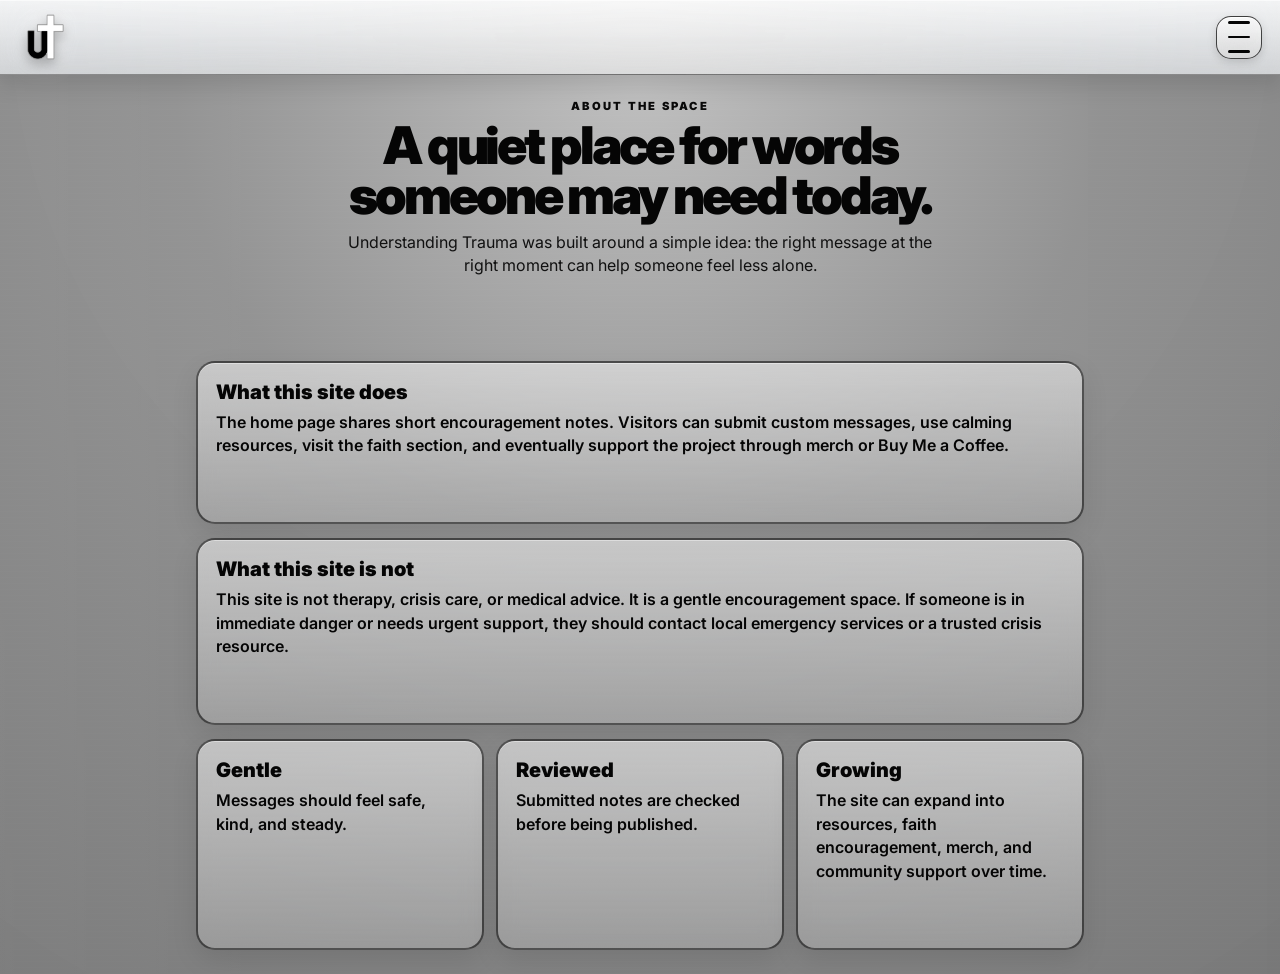
==== commit 4ac781bb: "Update index.html" ====
--- a/about/index.html
+++ b/about/index.html
@@ -62,30 +62,7 @@
 </section>
 
 </main>
-<footer class="site-footer clean-footer">
-<div class="footer-main">
-<div>
-<p class="footer-brand">Understanding Trauma</p>
-<p class="footer-note">Gentle reminders and submitted notes for hard days.</p>
-</div>
-<div class="footer-socials" aria-label="Social links">
-<a href="https://www.tiktok.com/@understandingtrauma?is_from_webapp=1&amp;sender_device=pc" rel="noopener" target="_blank" aria-label="TikTok"><svg viewBox="0 0 24 24" aria-hidden="true"><path d="M19.59 6.69a4.83 4.83 0 0 1-3.77-4.27V2h-3.12v13.58a2.8 2.8 0 1 1-2.8-2.8c.31 0 .61.05.89.14V9.75a5.94 5.94 0 0 0-.89-.07A5.92 5.92 0 1 0 15.82 15V8.13a7.9 7.9 0 0 0 4.65 1.52V6.69h-.88Z" fill="currentColor"/></svg></a>
-<a href="https://www.instagram.com/under_standingtrauma/" rel="noopener" target="_blank" aria-label="Instagram"><svg viewBox="0 0 24 24" aria-hidden="true"><path d="M7.5 2h9A5.5 5.5 0 0 1 22 7.5v9a5.5 5.5 0 0 1-5.5 5.5h-9A5.5 5.5 0 0 1 2 16.5v-9A5.5 5.5 0 0 1 7.5 2Zm0 2A3.5 3.5 0 0 0 4 7.5v9A3.5 3.5 0 0 0 7.5 20h9a3.5 3.5 0 0 0 3.5-3.5v-9A3.5 3.5 0 0 0 16.5 4h-9Zm9.75 1.5a1.25 1.25 0 1 1 0 2.5 1.25 1.25 0 0 1 0-2.5ZM12 7a5 5 0 1 1 0 10 5 5 0 0 1 0-10Zm0 2a3 3 0 1 0 0 6 3 3 0 0 0 0-6Z" fill="currentColor"/></svg></a>
-<a href="https://www.facebook.com/profile.php?id=61576005540842" rel="noopener" target="_blank" aria-label="Facebook"><svg viewBox="0 0 24 24" aria-hidden="true"><path d="M13.5 22v-8h2.67l.4-3h-3.07V9.09c0-.87.25-1.46 1.49-1.46H16.7V4.95c-.3-.04-1.33-.13-2.53-.13-2.5 0-4.22 1.53-4.22 4.34V11H7.1v3h2.85v8h3.55Z" fill="currentColor"/></svg></a>
-</div>
-</div>
-<div class="footer-music-row">
-<button class="footer-music-button" id="footerMusicButton" type="button" aria-pressed="false">
-<span class="footer-music-icon" aria-hidden="true">♪</span>
-<span class="footer-music-label">Music off</span>
-</button>
-<audio id="siteAudio" src="/assets/audio/relaxing-music.mp3" preload="none" loop></audio>
-</div>
-<div class="footer-links">
-<a href="/resources/">Resources</a>
-<a href="/support/">Support</a>
-</div>
-</footer>
+<div id="siteFooter"></div>
 </div>
 <script src="/assets/js/nav.js?v=20" defer></script>
 <script src="/assets/js/app.js?v=20" defer></script>
--- a/assets/css/styles.css
+++ b/assets/css/styles.css
@@ -1147,3 +1147,439 @@
 font-size:.98rem;
 }
 }
+/* refined notepad quote cards */
+.note-paper,
+.balanced-note-paper,
+.faith-note-paper{
+position:relative!important;
+overflow:hidden!important;
+isolation:isolate!important;
+border-radius:24px!important;
+border:1.75px solid rgba(0,0,0,.52)!important;
+background:
+linear-gradient(90deg,rgba(0,0,0,.10) 0 1px,transparent 1px 100%) 54px 0/1px 100% no-repeat,
+repeating-linear-gradient(180deg,transparent 0 35px,rgba(0,0,0,.06) 36px,transparent 37px),
+linear-gradient(180deg,#fbfbf8 0%,#f1f0eb 58%,#e9e7df 100%)!important;
+box-shadow:
+0 2px 0 rgba(255,255,255,.70) inset,
+0 18px 42px rgba(0,0,0,.16),
+0 2px 0 rgba(0,0,0,.10)!important;
+padding-left:70px!important;
+}
+.note-paper::before,
+.balanced-note-paper::before,
+.faith-note-paper::before{
+content:""!important;
+position:absolute!important;
+top:0!important;
+bottom:0!important;
+left:0!important;
+width:48px!important;
+border-right:1px solid rgba(0,0,0,.16)!important;
+background:
+radial-gradient(circle at 24px 34px,rgba(0,0,0,.24) 0 4px,rgba(255,255,255,.58) 4.5px 7.5px,transparent 8px),
+radial-gradient(circle at 24px 84px,rgba(0,0,0,.22) 0 4px,rgba(255,255,255,.56) 4.5px 7.5px,transparent 8px),
+radial-gradient(circle at 24px 134px,rgba(0,0,0,.20) 0 4px,rgba(255,255,255,.54) 4.5px 7.5px,transparent 8px),
+linear-gradient(180deg,rgba(232,232,226,.98),rgba(210,210,204,.90))!important;
+border-radius:24px 0 0 24px!important;
+z-index:-1!important;
+pointer-events:none!important;
+}
+.note-paper::after,
+.balanced-note-paper::after,
+.faith-note-paper::after{
+content:""!important;
+position:absolute!important;
+left:68px!important;
+right:18px!important;
+top:12px!important;
+height:18px!important;
+border-radius:999px!important;
+background:linear-gradient(90deg,transparent,rgba(255,255,255,.42),transparent)!important;
+opacity:.72!important;
+pointer-events:none!important;
+}
+.note-message,
+.faith-message{
+position:relative!important;
+z-index:1!important;
+text-wrap:balance!important;
+}
+.note-helper,
+.faith-reference,
+.faith-inline-verse{
+position:relative!important;
+z-index:1!important;
+}
+@media (max-width:420px){
+.note-paper,
+.balanced-note-paper,
+.faith-note-paper{
+padding-left:56px!important;
+background:
+linear-gradient(90deg,rgba(0,0,0,.10) 0 1px,transparent 1px 100%) 43px 0/1px 100% no-repeat,
+repeating-linear-gradient(180deg,transparent 0 32px,rgba(0,0,0,.058) 33px,transparent 34px),
+linear-gradient(180deg,#fbfbf8 0%,#f1f0eb 58%,#e9e7df 100%)!important;
+}
+.note-paper::before,
+.balanced-note-paper::before,
+.faith-note-paper::before{
+width:40px!important;
+background:
+radial-gradient(circle at 20px 32px,rgba(0,0,0,.23) 0 3.5px,rgba(255,255,255,.58) 4px 7px,transparent 7.5px),
+radial-gradient(circle at 20px 82px,rgba(0,0,0,.21) 0 3.5px,rgba(255,255,255,.56) 4px 7px,transparent 7.5px),
+radial-gradient(circle at 20px 132px,rgba(0,0,0,.19) 0 3.5px,rgba(255,255,255,.54) 4px 7px,transparent 7.5px),
+linear-gradient(180deg,rgba(232,232,226,.98),rgba(210,210,204,.90))!important;
+}
+.note-paper::after,
+.balanced-note-paper::after,
+.faith-note-paper::after{
+left:56px!important;
+}
+}
+/* store coming soon card */
+.store-coming-soon-card{
+text-align:center!important;
+align-items:center!important;
+gap:12px!important;
+padding:28px 18px!important;
+}
+.store-coming-soon-mark{
+display:inline-grid!important;
+place-items:center!important;
+width:72px!important;
+height:72px!important;
+border-radius:999px!important;
+margin:0 auto 2px!important;
+border:1.75px solid rgba(0,0,0,.68)!important;
+background:linear-gradient(180deg,rgba(255,255,255,.74),rgba(220,220,220,.56))!important;
+box-shadow:0 1px 0 rgba(255,255,255,.74) inset,0 8px 20px rgba(0,0,0,.10)!important;
+font-weight:950!important;
+letter-spacing:-.04em!important;
+text-transform:uppercase!important;
+font-size:.82rem!important;
+}
+.store-coming-soon-card h2{
+margin:0!important;
+font-size:clamp(1.55rem,6vw,2.35rem)!important;
+letter-spacing:-.06em!important;
+}
+.store-coming-soon-card p{
+max-width:440px!important;
+margin:0 auto!important;
+font-weight:650!important;
+line-height:1.42!important;
+color:rgba(0,0,0,.72)!important;
+}
+.store-coming-soon-card .control-button{
+width:min(100%,280px)!important;
+margin-top:4px!important;
+}
+.note-message.is-waiting,
+.faith-message.is-waiting{
+opacity:.58!important;
+font-size:clamp(1.35rem,6vw,2.55rem)!important;
+}
+.note-message.is-writing::after,
+.faith-message.is-writing::after{
+content:"";
+display:inline-block;
+width:.08em;
+height:.85em;
+margin-left:.08em;
+background:rgba(0,0,0,.72);
+animation:utBlink .9s steps(1) infinite;
+transform:translateY(.08em);
+}
+@keyframes utBlink{
+0%,48%{opacity:1}
+49%,100%{opacity:0}
+}
+/* pencil writing animation */
+.note-message,
+.faith-message{
+min-height:2.6em;
+}
+.pencil-cursor{
+display:inline-block;
+width:1.05em;
+height:1.05em;
+margin-left:.12em;
+vertical-align:-.08em;
+position:relative;
+transform:rotate(-18deg);
+animation:pencilWriteDrag .42s ease-in-out infinite alternate;
+}
+.pencil-cursor::before{
+content:"";
+position:absolute;
+left:.22em;
+top:.42em;
+width:.70em;
+height:.16em;
+border-radius:999px;
+background:#1d1d1d;
+box-shadow:0 0 0 1px rgba(0,0,0,.15);
+}
+.pencil-cursor::after{
+content:"";
+position:absolute;
+left:.86em;
+top:.36em;
+width:0;
+height:0;
+border-left:.22em solid #1d1d1d;
+border-top:.13em solid transparent;
+border-bottom:.13em solid transparent;
+}
+.note-message.is-writing,
+.faith-message.is-writing{
+text-shadow:.25px .25px 0 rgba(0,0,0,.18);
+}
+@keyframes pencilWriteDrag{
+from{
+transform:translateY(.04em) rotate(-22deg);
+}
+to{
+transform:translateY(-.02em) rotate(-12deg);
+}
+}
+@media (prefers-reduced-motion:reduce){
+.pencil-cursor{
+display:none!important;
+}
+}
+/* consistent quote/message sizing */
+.note-message,
+.faith-message{
+font-size:clamp(1.65rem,7vw,2.65rem)!important;
+line-height:1.02!important;
+letter-spacing:-.045em!important;
+font-weight:700!important;
+text-wrap:balance!important;
+}
+
+@media (max-width:420px){
+.note-message,
+.faith-message{
+font-size:clamp(1.48rem,7.4vw,2.15rem)!important;
+line-height:1.05!important;
+}
+}
+
+/* v29 only fix faith/home message size - do not change notepad */
+.note-paper .note-message,
+.balanced-note-paper .note-message,
+.faith-note-paper .faith-message,
+.note-message,
+.faith-message{
+font-size:clamp(1.48rem,6.6vw,2.28rem)!important;
+line-height:1.06!important;
+letter-spacing:-.04em!important;
+font-weight:700!important;
+max-width:252px!important;
+}
+
+.faith-note-paper .faith-message,
+p#faithMessage.faith-message,
+#faithMessage{
+font-size:clamp(1.48rem,6.6vw,2.28rem)!important;
+line-height:1.06!important;
+letter-spacing:-.04em!important;
+font-weight:700!important;
+max-width:252px!important;
+}
+
+@media (max-width:420px){
+.note-paper .note-message,
+.balanced-note-paper .note-message,
+.faith-note-paper .faith-message,
+.note-message,
+.faith-message,
+p#faithMessage.faith-message,
+#faithMessage{
+font-size:clamp(1.38rem,6.8vw,1.98rem)!important;
+line-height:1.08!important;
+max-width:246px!important;
+}
+}
+/* v30 clean store coming soon page */
+.store-coming-soon-mark{
+display:none!important;
+}
+
+.store-coming-soon-page{
+width:100%!important;
+display:grid!important;
+place-items:center!important;
+padding:18px 0 28px!important;
+}
+
+.store-coming-soon-card-clean{
+width:min(100%,560px)!important;
+margin:0 auto!important;
+padding:28px 18px 24px!important;
+border:1.75px solid rgba(0,0,0,.58)!important;
+border-radius:26px!important;
+background:
+linear-gradient(180deg,rgba(255,255,255,.56),rgba(215,215,215,.34))!important;
+-webkit-backdrop-filter:blur(12px)!important;
+backdrop-filter:blur(12px)!important;
+box-shadow:
+0 1px 0 rgba(255,255,255,.50) inset,
+0 18px 42px rgba(0,0,0,.12)!important;
+text-align:center!important;
+}
+
+.store-eyebrow{
+margin:0 auto 10px!important;
+display:inline-flex!important;
+align-items:center!important;
+justify-content:center!important;
+min-height:30px!important;
+padding:0 13px!important;
+border:1.5px solid rgba(0,0,0,.62)!important;
+border-radius:999px!important;
+background:rgba(255,255,255,.38)!important;
+font-size:.68rem!important;
+font-weight:950!important;
+letter-spacing:.15em!important;
+text-transform:uppercase!important;
+color:rgba(0,0,0,.68)!important;
+}
+
+.store-coming-soon-card-clean h2{
+margin:0 auto 10px!important;
+font-size:clamp(2.1rem,9vw,4.1rem)!important;
+line-height:.92!important;
+letter-spacing:-.075em!important;
+font-weight:950!important;
+text-wrap:balance!important;
+}
+
+.store-coming-copy{
+max-width:440px!important;
+margin:0 auto 18px!important;
+font-size:1rem!important;
+font-weight:650!important;
+line-height:1.42!important;
+color:rgba(0,0,0,.72)!important;
+}
+
+.store-coming-actions{
+width:min(100%,360px)!important;
+margin:0 auto!important;
+display:grid!important;
+gap:10px!important;
+}
+
+.store-coming-actions .control-button{
+width:100%!important;
+}
+
+@media (min-width:700px){
+.store-coming-actions{
+grid-template-columns:1fr 1fr!important;
+width:min(100%,460px)!important;
+}
+}
+
+@media (max-width:420px){
+.store-coming-soon-page{
+padding-top:10px!important;
+}
+
+.store-coming-soon-card-clean{
+padding:24px 15px 20px!important;
+border-radius:22px!important;
+}
+
+.store-coming-soon-card-clean h2{
+font-size:clamp(2rem,12vw,3rem)!important;
+}
+
+.store-coming-copy{
+font-size:.94rem!important;
+}
+}
+/* v31 dynamic footer legal + music aligned with socials */
+.footer-main{
+display:grid!important;
+grid-template-columns:1fr auto auto!important;
+align-items:center!important;
+gap:12px!important;
+}
+.footer-brand-block{
+min-width:0!important;
+}
+.footer-socials{
+justify-self:end!important;
+display:flex!important;
+gap:8px!important;
+}
+.footer-socials a{
+display:grid!important;
+place-items:center!important;
+width:38px!important;
+height:38px!important;
+border:2px solid rgba(0,0,0,.70)!important;
+border-radius:12px!important;
+background:linear-gradient(180deg,rgba(255,255,255,.78),rgba(223,223,223,.64))!important;
+box-shadow:0 1px 0 rgba(255,255,255,.74) inset,0 2px 0 rgba(0,0,0,.15),0 8px 18px rgba(0,0,0,.08)!important;
+color:#050505!important;
+}
+.footer-socials svg{
+width:20px!important;
+height:20px!important;
+}
+.footer-music-row{
+display:none!important;
+}
+.footer-music-inline{
+width:auto!important;
+min-width:auto!important;
+max-width:none!important;
+height:38px!important;
+min-height:38px!important;
+padding:0 13px!important;
+justify-self:end!important;
+white-space:nowrap!important;
+}
+.footer-music-inline .footer-music-label{
+font-size:.82rem!important;
+}
+.footer-music-inline .footer-music-icon{
+width:20px!important;
+height:20px!important;
+font-size:.72rem!important;
+}
+.footer-legal{
+margin:6px 0 0!important;
+font-size:.76rem!important;
+font-weight:800!important;
+line-height:1.25!important;
+color:rgba(0,0,0,.78)!important;
+}
+.footer-disclaimer{
+max-width:560px!important;
+margin:4px 0 0!important;
+font-size:.72rem!important;
+font-weight:650!important;
+line-height:1.28!important;
+color:rgba(0,0,0,.66)!important;
+}
+@media (max-width:560px){
+.footer-main{
+grid-template-columns:1fr auto!important;
+gap:10px 12px!important;
+}
+.footer-brand-block{
+grid-column:1 / -1!important;
+}
+.footer-socials{
+justify-self:start!important;
+}
+.footer-music-inline{
+justify-self:end!important;
+}
+}
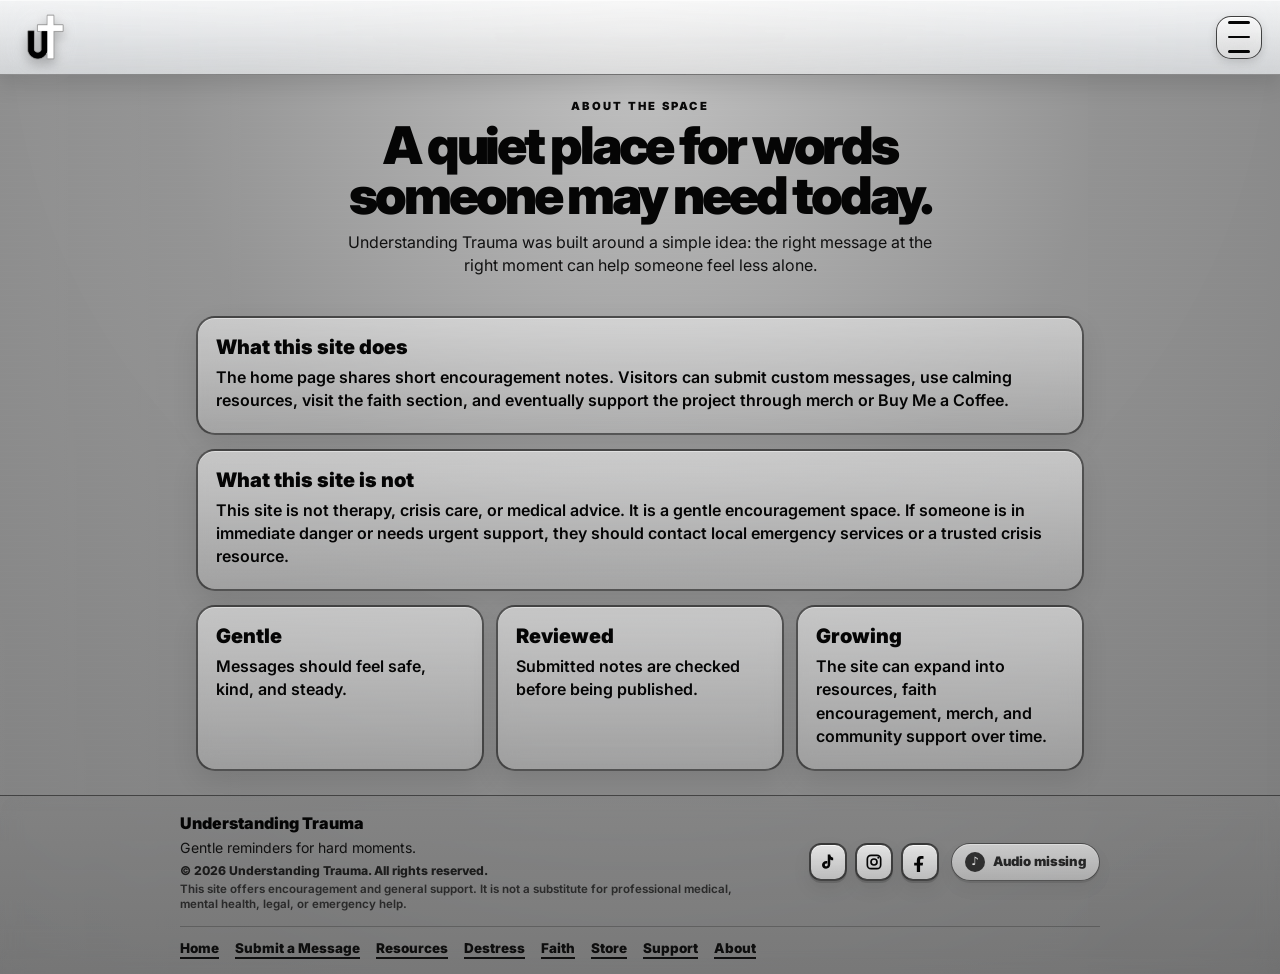
==== commit 37e1511a: "Update index.html" ====
--- a/about/index.html
+++ b/about/index.html
@@ -7,7 +7,7 @@
 <link rel="preconnect" href="https://fonts.googleapis.com">
 <link rel="preconnect" href="https://fonts.gstatic.com" crossorigin>
 <link href="https://fonts.googleapis.com/css2?family=Inter:wght@400;500;600;700;800;900&family=Kalam:wght@400;700&display=swap" rel="stylesheet">
-<link rel="stylesheet" href="/assets/css/styles.css?v=20">
+<link rel="stylesheet" href="/assets/css/styles.css?v=33">
 <title>About | Understanding Trauma</title>
 <meta name="description" content="Learn more about Understanding Trauma and the purpose behind A Note For You.">
 
@@ -64,13 +64,14 @@
 </main>
 <div id="siteFooter"></div>
 </div>
-<script src="/assets/js/nav.js?v=20" defer></script>
-<script src="/assets/js/app.js?v=20" defer></script>
-<script src="/assets/js/faith.js?v=20" defer></script>
-<script src="/assets/js/support.js?v=20" defer></script>
-<script src="/assets/js/submit.js?v=20" defer></script>
-<script src="/assets/js/store.js?v=20" defer></script>
-<script src="/assets/js/destress.js?v=20" defer></script>
-<script src="/assets/js/music.js?v=20" defer></script>
+<script src="/assets/js/nav.js?v=33" defer></script>
+<script src="/assets/js/app.js?v=33" defer></script>
+<script src="/assets/js/faith.js?v=33" defer></script>
+<script src="/assets/js/support.js?v=33" defer></script>
+<script src="/assets/js/submit.js?v=33" defer></script>
+<script src="/assets/js/store.js?v=33" defer></script>
+<script src="/assets/js/destress.js?v=33" defer></script>
+<script src="/assets/js/footer.js?v=33" defer></script>
+<script src="/assets/js/music.js?v=33" defer></script>
 </body>
 </html>
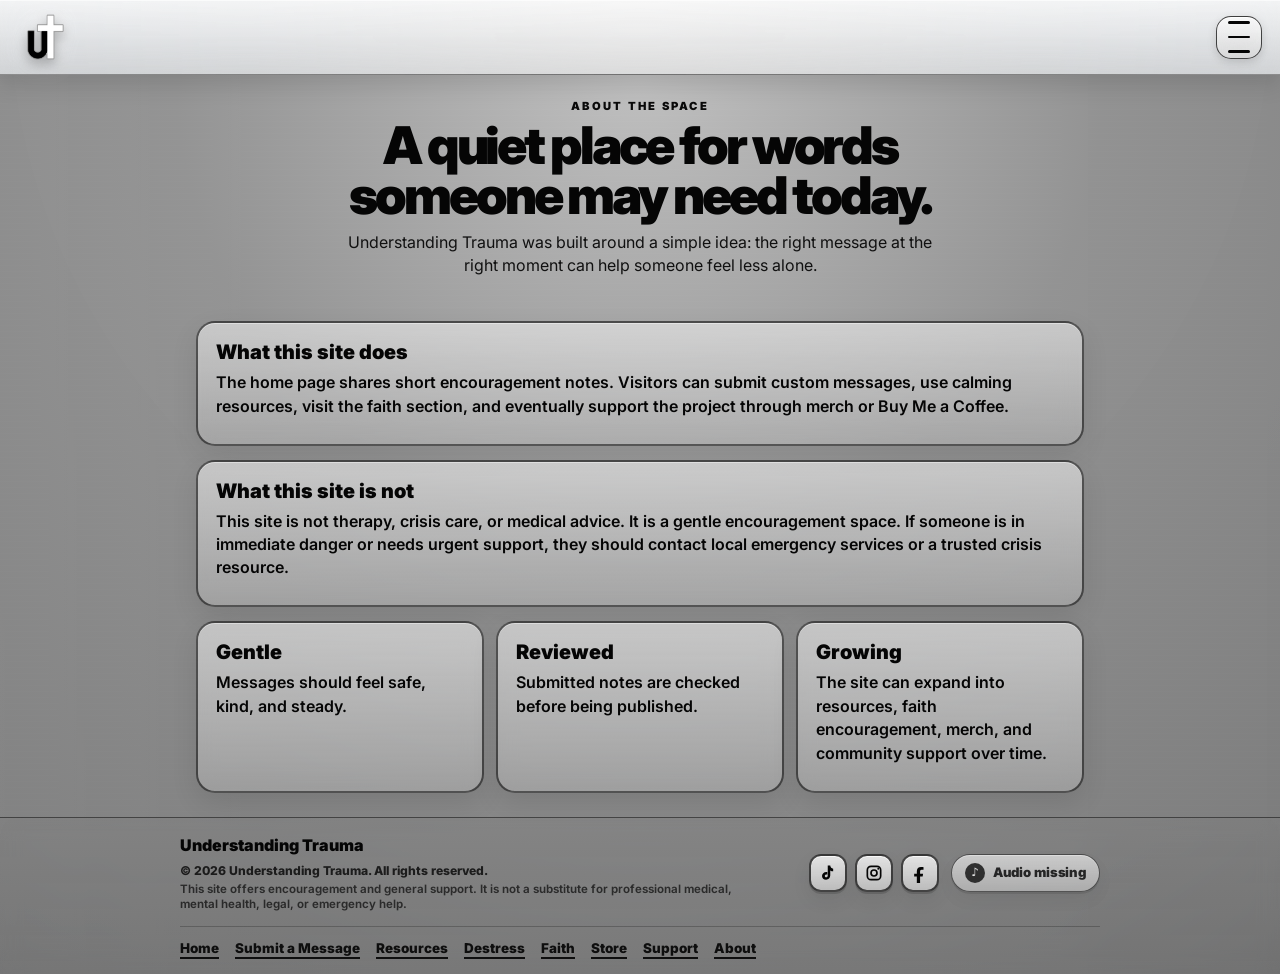
==== commit 2e209854: "Bump asset cache versions" ====
--- a/about/index.html
+++ b/about/index.html
@@ -7,7 +7,7 @@
 <link rel="preconnect" href="https://fonts.googleapis.com">
 <link rel="preconnect" href="https://fonts.gstatic.com" crossorigin>
 <link href="https://fonts.googleapis.com/css2?family=Inter:wght@400;500;600;700;800;900&family=Kalam:wght@400;700&display=swap" rel="stylesheet">
-<link rel="stylesheet" href="/assets/css/styles.css?v=33">
+<link rel="stylesheet" href="/assets/css/styles.css?v=36">
 <title>About | Understanding Trauma</title>
 <meta name="description" content="Learn more about Understanding Trauma and the purpose behind A Note For You.">
 
@@ -64,14 +64,14 @@
 </main>
 <div id="siteFooter"></div>
 </div>
-<script src="/assets/js/nav.js?v=33" defer></script>
-<script src="/assets/js/app.js?v=33" defer></script>
-<script src="/assets/js/faith.js?v=33" defer></script>
-<script src="/assets/js/support.js?v=33" defer></script>
-<script src="/assets/js/submit.js?v=33" defer></script>
-<script src="/assets/js/store.js?v=33" defer></script>
-<script src="/assets/js/destress.js?v=33" defer></script>
-<script src="/assets/js/footer.js?v=33" defer></script>
-<script src="/assets/js/music.js?v=33" defer></script>
+<script src="/assets/js/nav.js?v=36" defer></script>
+<script src="/assets/js/app.js?v=36" defer></script>
+<script src="/assets/js/faith.js?v=36" defer></script>
+<script src="/assets/js/support.js?v=36" defer></script>
+<script src="/assets/js/submit.js?v=36" defer></script>
+<script src="/assets/js/store.js?v=36" defer></script>
+<script src="/assets/js/destress.js?v=36" defer></script>
+<script src="/assets/js/footer.js?v=36" defer></script>
+<script src="/assets/js/music.js?v=36" defer></script>
 </body>
 </html>
--- a/assets/css/styles.css
+++ b/assets/css/styles.css
@@ -947,11 +947,6 @@
 font-size:.78rem!important;
 line-height:1!important;
 }
-.footer-music-button[aria-pressed="true"] .footer-music-icon{
-background:#fff!important;
-color:#111!important;
-box-shadow:inset 0 0 0 1.5px rgba(0,0,0,.82)!important;
-}
 .footer-music-button[aria-pressed="true"]{
 background:linear-gradient(180deg,rgba(24,24,24,.92),rgba(0,0,0,.84))!important;
 color:#fff!important;
@@ -1583,3 +1578,103 @@
 justify-self:end!important;
 }
 }
+/* remove looping text from music button */
+.footer-music-button[aria-pressed="true"] .footer-music-label::after{
+content:""!important;
+display:none!important;
+}
+/* v35 store page mobile centering fix */
+.store-grid,
+.store-coming-soon-page,
+.store-coming-soon-card-clean{
+box-sizing:border-box!important;
+}
+
+.store-coming-soon-page{
+width:100%!important;
+max-width:100%!important;
+padding-left:0!important;
+padding-right:0!important;
+overflow:hidden!important;
+}
+
+.store-coming-soon-card-clean{
+width:calc(100% - 8px)!important;
+max-width:560px!important;
+margin-left:auto!important;
+margin-right:auto!important;
+}
+
+@media (max-width:420px){
+.store-coming-soon-card-clean{
+width:calc(100% - 12px)!important;
+padding-left:14px!important;
+padding-right:14px!important;
+}
+.store-coming-soon-card-clean h2{
+font-size:clamp(1.8rem,11vw,2.65rem)!important;
+letter-spacing:-.07em!important;
+}
+}
+/* v36 store page true center fix */
+.store-grid{
+width:100%!important;
+max-width:620px!important;
+margin-left:auto!important;
+margin-right:auto!important;
+display:grid!important;
+justify-items:center!important;
+padding-left:0!important;
+padding-right:0!important;
+box-sizing:border-box!important;
+}
+
+.store-coming-soon-page{
+width:100%!important;
+max-width:560px!important;
+margin-left:auto!important;
+margin-right:auto!important;
+display:grid!important;
+place-items:center!important;
+padding-left:0!important;
+padding-right:0!important;
+box-sizing:border-box!important;
+}
+
+.store-coming-soon-card-clean{
+width:100%!important;
+max-width:560px!important;
+margin-left:auto!important;
+margin-right:auto!important;
+box-sizing:border-box!important;
+}
+
+.store-coming-soon-card-clean *{
+box-sizing:border-box!important;
+}
+
+@media (max-width:420px){
+.store-grid{
+max-width:100%!important;
+}
+
+.store-coming-soon-page{
+max-width:100%!important;
+}
+
+.store-coming-soon-card-clean{
+width:100%!important;
+max-width:100%!important;
+margin-left:auto!important;
+margin-right:auto!important;
+}
+
+.page-hero h1,
+.content-hero h1{
+font-size:clamp(2rem,10vw,2.85rem)!important;
+line-height:.96!important;
+letter-spacing:-.07em!important;
+max-width:100%!important;
+overflow-wrap:normal!important;
+}
+}
